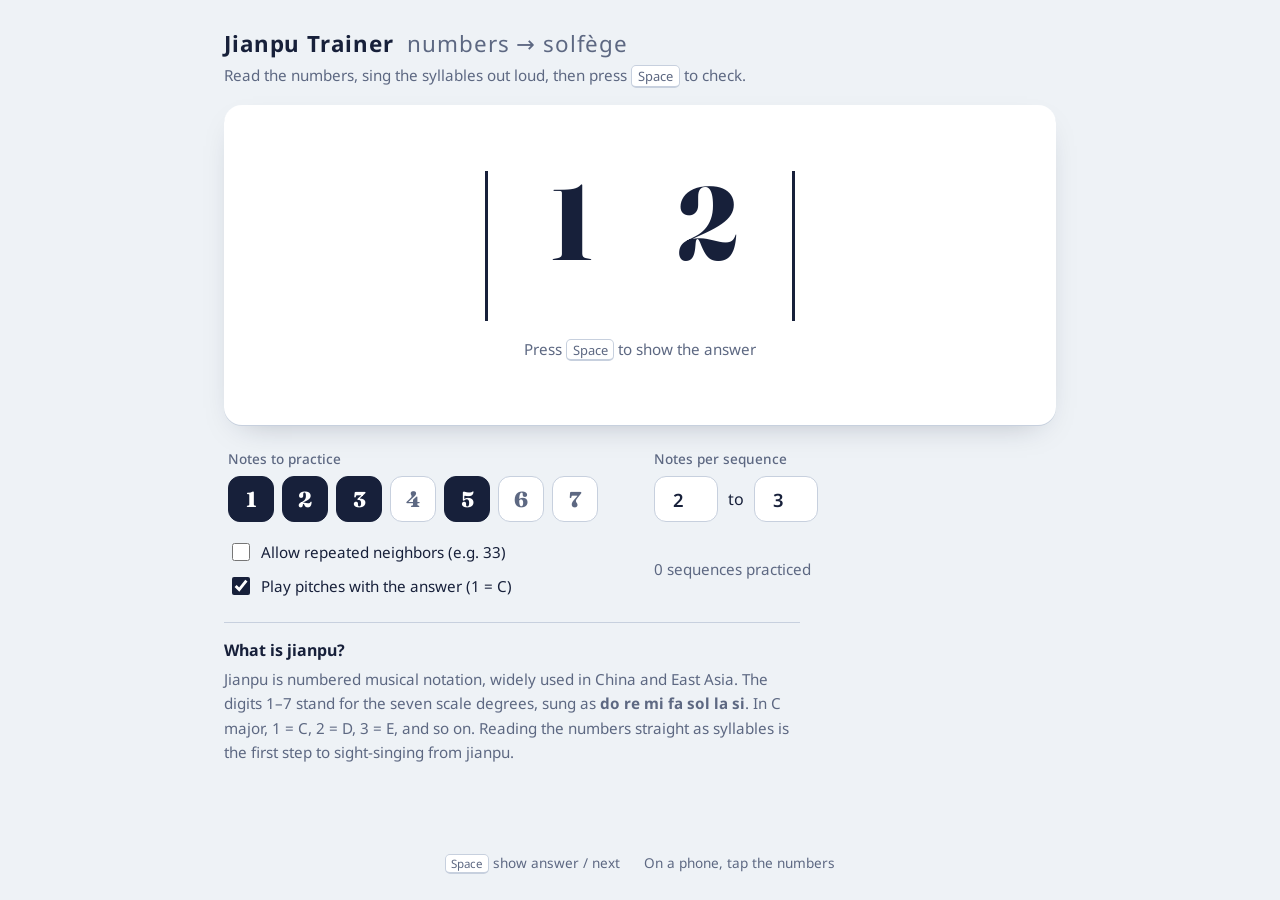
==== index.html @ 2a7d6780 "Harden Space handler; cache-bust assets Co-Authored-By: Claude Opus 5.5 <noreply@anthropic.com> Clau" ====
<!doctype html>
<html lang="en">
<head>
  <meta charset="utf-8" />
  <meta name="viewport" content="width=device-width, initial-scale=1" />
  <title>Jianpu Trainer – Learn Numbered Notation Solfège (Do Re Mi)</title>
  <meta name="description" content="Free practice tool for jianpu (numbered musical notation). See random number sequences like 1 3 5, sing the solfège syllables (do re mi fa sol la si), then press Space to check the answer and hear the pitches." />
  <meta name="keywords" content="jianpu, numbered musical notation, solfege, solfège practice, do re mi, sight singing, music theory, ear training, 简谱, 唱名" />
  <link rel="canonical" href="https://yankunsong.github.io/jianpu-trainer/" />
  <meta property="og:type" content="website" />
  <meta property="og:title" content="Jianpu Trainer – Numbered Notation to Solfège" />
  <meta property="og:description" content="Read random jianpu numbers, sing do re mi, press Space to check." />
  <meta property="og:url" content="https://yankunsong.github.io/jianpu-trainer/" />
  <link rel="icon" href="data:image/svg+xml,%3Csvg xmlns='http://www.w3.org/2000/svg' viewBox='0 0 64 64'%3E%3Crect width='64' height='64' rx='14' fill='%2317203a'/%3E%3Ctext x='32' y='47' font-family='Georgia,serif' font-weight='700' font-size='44' fill='%23fff' text-anchor='middle'%3E1%3C/text%3E%3C/svg%3E" />
  <link rel="preconnect" href="https://fonts.googleapis.com" />
  <link rel="preconnect" href="https://fonts.gstatic.com" crossorigin />
  <link href="https://fonts.googleapis.com/css2?family=Fraunces:opsz,wght@9..144,600;9..144,800&family=Noto+Sans:wght@400;500;700&display=swap" rel="stylesheet" />
  <link rel="stylesheet" href="style.css?v=3" />
</head>
<body>
  <header class="top">
    <h1>Jianpu Trainer <span>numbers → solfège</span></h1>
    <p class="hint">Read the numbers, sing the syllables out loud, then press <kbd>Space</kbd> to check.</p>
  </header>

  <main>
    <section class="stage" id="stage" aria-live="polite">
      <div class="staff" id="staff"></div>
      <p class="prompt" id="prompt">Press <kbd>Space</kbd> to show the answer</p>
    </section>

    <section class="controls" aria-label="Practice settings">
      <div class="field">
        <span class="label">Notes to practice</span>
        <div class="chips" id="chips"></div>
      </div>

      <div class="field">
        <span class="label">Notes per sequence</span>
        <div class="range">
          <input type="number" id="minLen" min="1" max="8" value="2" aria-label="Shortest length" />
          <span>to</span>
          <input type="number" id="maxLen" min="1" max="8" value="3" aria-label="Longest length" />
        </div>
      </div>

      <div class="field toggles">
        <label><input type="checkbox" id="allowRepeat" /> Allow repeated neighbors (e.g. 33)</label>
        <label><input type="checkbox" id="playSound" checked /> Play pitches with the answer (1 = C)</label>
      </div>

      <p class="stats" id="stats">0 sequences practiced</p>
    </section>

    <section class="about">
      <h2>What is jianpu?</h2>
      <p>Jianpu is numbered musical notation, widely used in China and East Asia. The digits 1–7 stand for the seven scale degrees, sung as <b>do re mi fa sol la si</b>. In C major, 1 = C, 2 = D, 3 = E, and so on. Reading the numbers straight as syllables is the first step to sight-singing from jianpu.</p>
    </section>
  </main>

  <footer class="foot">
    <span><kbd>Space</kbd> show answer / next</span>
    <span>On a phone, tap the numbers</span>
  </footer>

  <script src="app.js?v=3"></script>
</body>
</html>
---- style.css ----
:root {
  --paper: #eef2f6;
  --card: #ffffff;
  --ink: #17203a;
  --muted: #5d6882;
  --rule: #c7d0de;
  --focus: #2f6bff;

  /* one hue per scale degree, shown only when the answer is revealed */
  --n1: #d6453d;
  --n2: #e3842b;
  --n3: #c9a311;
  --n4: #3c9a52;
  --n5: #2a8fb8;
  --n6: #4f5bd5;
  --n7: #9a4cc4;

  --digit: "Fraunces", Georgia, serif;
  --body: "Noto Sans", system-ui, sans-serif;
}

* { box-sizing: border-box; }

body {
  margin: 0;
  min-height: 100vh;
  display: flex;
  flex-direction: column;
  background: var(--paper);
  color: var(--ink);
  font-family: var(--body);
  -webkit-tap-highlight-color: transparent;
}

kbd {
  font-family: var(--body);
  font-size: 0.85em;
  padding: 0.05em 0.45em;
  border: 1px solid var(--rule);
  border-bottom-width: 2px;
  border-radius: 5px;
  background: var(--card);
}

.top {
  padding: 28px 24px 0;
  max-width: 880px;
  width: 100%;
  margin: 0 auto;
}
.top h1 {
  margin: 0;
  font-size: 1.4rem;
  font-weight: 700;
  letter-spacing: 0.04em;
}
.top h1 span { font-weight: 400; color: var(--muted); margin-left: 0.3em; }
.hint { margin: 6px 0 0; color: var(--muted); font-size: 0.95rem; }

main {
  flex: 1;
  max-width: 880px;
  width: 100%;
  margin: 0 auto;
  padding: 20px 24px;
  display: flex;
  flex-direction: column;
  gap: 20px;
}

/* ---------- stage: the jianpu "bar" ---------- */
.stage {
  background: var(--card);
  border-radius: 18px;
  box-shadow: 0 1px 0 var(--rule), 0 12px 32px -18px rgba(23, 32, 58, 0.35);
  min-height: 320px;
  display: flex;
  flex-direction: column;
  align-items: center;
  justify-content: center;
  gap: 18px;
  padding: 32px 16px;
  cursor: pointer;
  user-select: none;
}

.staff {
  display: flex;
  align-items: flex-start;
  gap: clamp(14px, 4vw, 40px);
  padding: 0 clamp(14px, 4vw, 36px);
  /* bar lines on both ends, like a measure in numbered notation */
  border-left: 3px solid var(--ink);
  border-right: 3px solid var(--ink);
  min-height: 9rem;
}

.note {
  display: flex;
  flex-direction: column;
  align-items: center;
  width: clamp(54px, 13vw, 96px);
  animation: drop 0.28s ease-out both;
}
.note:nth-child(2) { animation-delay: 0.04s; }
.note:nth-child(3) { animation-delay: 0.08s; }
.note:nth-child(4) { animation-delay: 0.12s; }
.note:nth-child(5) { animation-delay: 0.16s; }
.note:nth-child(6) { animation-delay: 0.20s; }

.digit {
  font-family: var(--digit);
  font-weight: 800;
  font-size: clamp(3.6rem, 14vw, 6.5rem);
  line-height: 1;
  font-variation-settings: "opsz" 144;
  transition: color 0.2s;
}

.syllable {
  margin-top: 10px;
  height: 2.2rem;
  display: flex;
  flex-direction: column;
  align-items: center;
  opacity: 0;
  transform: translateY(-6px);
  transition: opacity 0.2s, transform 0.2s;
}
.syllable .en {
  font-family: var(--digit);
  font-weight: 600;
  font-size: clamp(1.15rem, 4vw, 1.6rem);
  letter-spacing: 0.02em;
}

.revealed .syllable { opacity: 1; transform: none; }
.revealed .note.playing .digit { transform: translateY(-4px); }
.revealed .note .digit { transition: color 0.2s, transform 0.12s; }

.n1 { --c: var(--n1); } .n2 { --c: var(--n2); } .n3 { --c: var(--n3); }
.n4 { --c: var(--n4); } .n5 { --c: var(--n5); } .n6 { --c: var(--n6); }
.n7 { --c: var(--n7); }
.revealed .note .digit,
.revealed .note .en { color: var(--c); }

.prompt { margin: 0; color: var(--muted); font-size: 0.95rem; }

@keyframes drop {
  from { opacity: 0; transform: translateY(-8px); }
  to { opacity: 1; transform: none; }
}

/* ---------- controls ---------- */
.controls {
  display: grid;
  grid-template-columns: 1fr 1fr;
  gap: 18px 28px;
  padding: 4px 4px;
}
.field { display: flex; flex-direction: column; gap: 8px; }
.label { font-size: 0.85rem; font-weight: 500; color: var(--muted); }

.chips { display: flex; flex-wrap: wrap; gap: 8px; }
.chip {
  width: 46px;
  height: 46px;
  border-radius: 12px;
  border: 1.5px solid var(--rule);
  background: var(--card);
  color: var(--muted);
  font-family: var(--digit);
  font-weight: 800;
  font-size: 1.35rem;
  cursor: pointer;
  transition: background 0.15s, color 0.15s, border-color 0.15s;
}
.chip[aria-pressed="true"] {
  background: var(--ink);
  border-color: var(--ink);
  color: #fff;
}
.chip:hover { border-color: var(--ink); }

.range { display: flex; align-items: center; gap: 10px; }
.range input {
  width: 64px;
  height: 46px;
  border-radius: 12px;
  border: 1.5px solid var(--rule);
  background: var(--card);
  color: var(--ink);
  font: 600 1.15rem var(--body);
  text-align: center;
}

.toggles { gap: 10px; justify-content: center; }
.toggles label { display: flex; align-items: center; gap: 8px; font-size: 0.95rem; cursor: pointer; }
.toggles input { width: 18px; height: 18px; accent-color: var(--ink); }

.stats { margin: 0; align-self: center; color: var(--muted); font-size: 0.95rem; }

.about { border-top: 1px solid var(--rule); padding-top: 16px; color: var(--muted); max-width: 64ch; }
.about h2 { margin: 0 0 6px; font-size: 1rem; color: var(--ink); }
.about p { margin: 0; line-height: 1.6; font-size: 0.95rem; }

:focus-visible { outline: 3px solid var(--focus); outline-offset: 2px; }

.foot {
  display: flex;
  justify-content: center;
  gap: 24px;
  flex-wrap: wrap;
  padding: 16px 24px 28px;
  color: var(--muted);
  font-size: 0.85rem;
}

@media (max-width: 640px) {
  .top { padding: 20px 16px 0; }
  main { padding: 16px; }
  .controls { grid-template-columns: 1fr; }
  .stage { min-height: 260px; }
}

@media (prefers-reduced-motion: reduce) {
  * { animation: none !important; transition: none !important; }
}
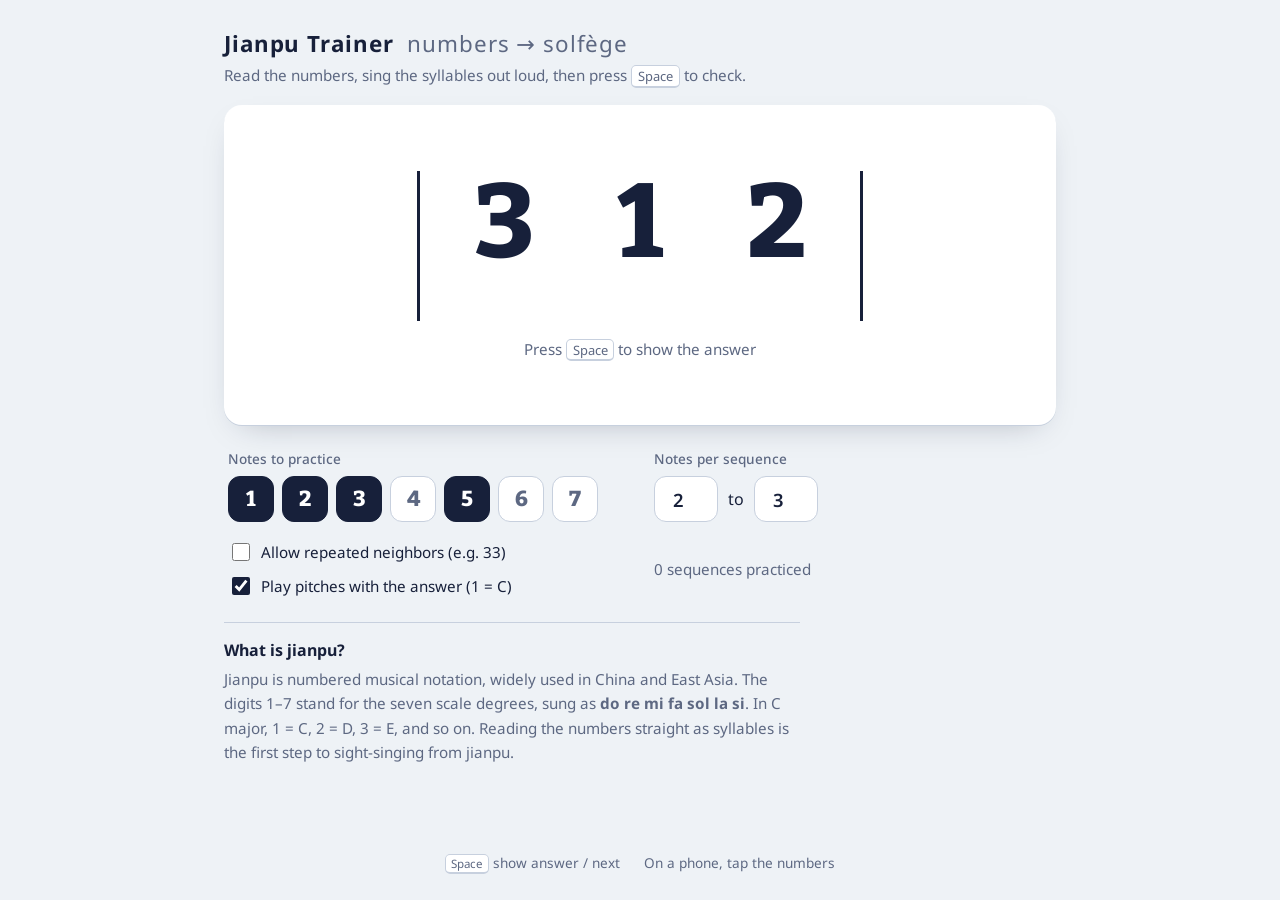
==== commit 49a2ba25: "Use Bitter slab for jianpu digits Co-Authored-By: Claude Opus 5.5 <noreply@anthropic.com> Claude-Ses" ====
--- a/index.html
+++ b/index.html
@@ -14,8 +14,8 @@
   <link rel="icon" href="data:image/svg+xml,%3Csvg xmlns='http://www.w3.org/2000/svg' viewBox='0 0 64 64'%3E%3Crect width='64' height='64' rx='14' fill='%2317203a'/%3E%3Ctext x='32' y='47' font-family='Georgia,serif' font-weight='700' font-size='44' fill='%23fff' text-anchor='middle'%3E1%3C/text%3E%3C/svg%3E" />
   <link rel="preconnect" href="https://fonts.googleapis.com" />
   <link rel="preconnect" href="https://fonts.gstatic.com" crossorigin />
-  <link href="https://fonts.googleapis.com/css2?family=Fraunces:opsz,wght@9..144,600;9..144,800&family=Noto+Sans:wght@400;500;700&display=swap" rel="stylesheet" />
-  <link rel="stylesheet" href="style.css?v=3" />
+  <link href="https://fonts.googleapis.com/css2?family=Bitter:wght@600;800&family=Noto+Sans:wght@400;500;700&display=swap" rel="stylesheet" />
+  <link rel="stylesheet" href="style.css?v=4" />
 </head>
 <body>
   <header class="top">
@@ -63,6 +63,6 @@
     <span>On a phone, tap the numbers</span>
   </footer>
 
-  <script src="app.js?v=3"></script>
+  <script src="app.js?v=4"></script>
 </body>
 </html>
--- a/style.css
+++ b/style.css
@@ -15,7 +15,7 @@
   --n6: #4f5bd5;
   --n7: #9a4cc4;
 
-  --digit: "Fraunces", Georgia, serif;
+  --digit: "Bitter", Georgia, serif;
   --body: "Noto Sans", system-ui, sans-serif;
 }
 
@@ -113,7 +113,6 @@
   font-weight: 800;
   font-size: clamp(3.6rem, 14vw, 6.5rem);
   line-height: 1;
-  font-variation-settings: "opsz" 144;
   transition: color 0.2s;
 }
 
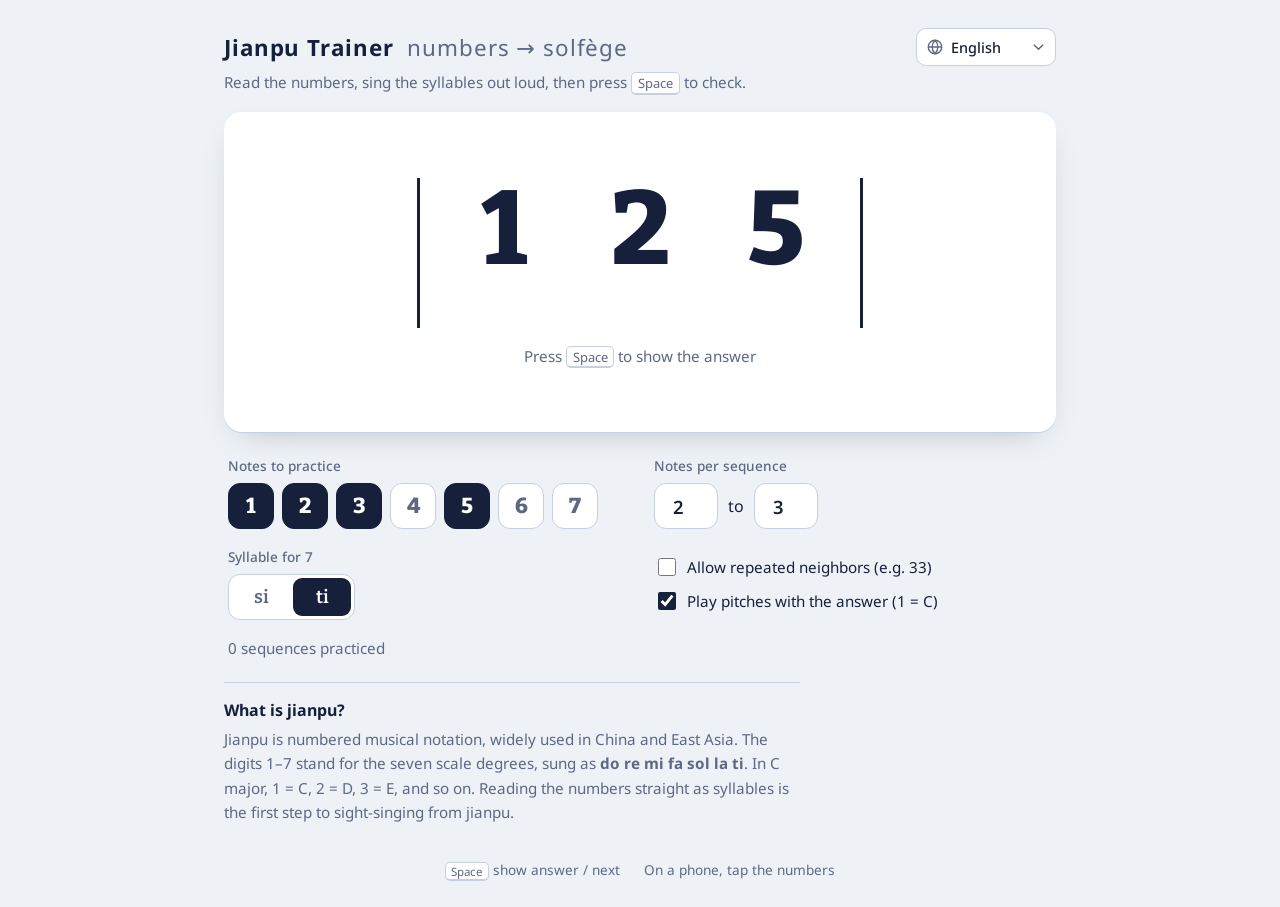
==== commit c8fa0ce2: "Add interface languages and si/ti choice for 7 Co-Authored-By: Claude Opus 5.5 <noreply@anthropic.co" ====
--- a/index.html
+++ b/index.html
@@ -4,9 +4,20 @@
   <meta charset="utf-8" />
   <meta name="viewport" content="width=device-width, initial-scale=1" />
   <title>Jianpu Trainer – Learn Numbered Notation Solfège (Do Re Mi)</title>
-  <meta name="description" content="Free practice tool for jianpu (numbered musical notation). See random number sequences like 1 3 5, sing the solfège syllables (do re mi fa sol la si), then press Space to check the answer and hear the pitches." />
-  <meta name="keywords" content="jianpu, numbered musical notation, solfege, solfège practice, do re mi, sight singing, music theory, ear training, 简谱, 唱名" />
+  <meta name="description" content="Free practice tool for jianpu (numbered musical notation). See random number sequences like 1 3 5, sing the solfège syllables (do re mi fa sol la si/ti), then press Space to check the answer and hear the pitches. Available in English, 中文, 日本語, 한국어, Español, Français, Deutsch, Português and Русский." />
+  <meta name="keywords" content="jianpu, numbered musical notation, solfege, solfège practice, do re mi, sight singing, music theory, ear training, 简谱, 唱名, 簡譜, 数字譜, 간보" />
   <link rel="canonical" href="https://yankunsong.github.io/jianpu-trainer/" />
+  <link rel="alternate" hreflang="x-default" href="https://yankunsong.github.io/jianpu-trainer/" />
+  <link rel="alternate" hreflang="en" href="https://yankunsong.github.io/jianpu-trainer/?lang=en" />
+  <link rel="alternate" hreflang="zh-Hans" href="https://yankunsong.github.io/jianpu-trainer/?lang=zh-Hans" />
+  <link rel="alternate" hreflang="zh-Hant" href="https://yankunsong.github.io/jianpu-trainer/?lang=zh-Hant" />
+  <link rel="alternate" hreflang="ja" href="https://yankunsong.github.io/jianpu-trainer/?lang=ja" />
+  <link rel="alternate" hreflang="ko" href="https://yankunsong.github.io/jianpu-trainer/?lang=ko" />
+  <link rel="alternate" hreflang="es" href="https://yankunsong.github.io/jianpu-trainer/?lang=es" />
+  <link rel="alternate" hreflang="fr" href="https://yankunsong.github.io/jianpu-trainer/?lang=fr" />
+  <link rel="alternate" hreflang="de" href="https://yankunsong.github.io/jianpu-trainer/?lang=de" />
+  <link rel="alternate" hreflang="pt" href="https://yankunsong.github.io/jianpu-trainer/?lang=pt" />
+  <link rel="alternate" hreflang="ru" href="https://yankunsong.github.io/jianpu-trainer/?lang=ru" />
   <meta property="og:type" content="website" />
   <meta property="og:title" content="Jianpu Trainer – Numbered Notation to Solfège" />
   <meta property="og:description" content="Read random jianpu numbers, sing do re mi, press Space to check." />
@@ -15,12 +26,19 @@
   <link rel="preconnect" href="https://fonts.googleapis.com" />
   <link rel="preconnect" href="https://fonts.gstatic.com" crossorigin />
   <link href="https://fonts.googleapis.com/css2?family=Bitter:wght@600;800&family=Noto+Sans:wght@400;500;700&display=swap" rel="stylesheet" />
-  <link rel="stylesheet" href="style.css?v=4" />
+  <link rel="stylesheet" href="style.css?v=5" />
 </head>
 <body>
   <header class="top">
-    <h1>Jianpu Trainer <span>numbers → solfège</span></h1>
-    <p class="hint">Read the numbers, sing the syllables out loud, then press <kbd>Space</kbd> to check.</p>
+    <div class="title-row">
+      <h1><span data-i18n="h1">Jianpu Trainer</span> <span class="tagline" data-i18n="tagline">numbers → solfège</span></h1>
+      <label class="lang">
+        <span class="sr-only" data-i18n="lang">Language</span>
+        <svg aria-hidden="true" viewBox="0 0 24 24" width="18" height="18"><circle cx="12" cy="12" r="9" fill="none" stroke="currentColor" stroke-width="1.8"/><path d="M3 12h18M12 3c2.5 2.6 3.8 5.6 3.8 9s-1.3 6.4-3.8 9c-2.5-2.6-3.8-5.6-3.8-9S9.5 5.6 12 3z" fill="none" stroke="currentColor" stroke-width="1.8"/></svg>
+        <select id="langSelect"></select>
+      </label>
+    </div>
+    <p class="hint" data-i18n-html="hint">Read the numbers, sing the syllables out loud, then press <kbd>Space</kbd> to check.</p>
   </header>
 
   <main>
@@ -29,40 +47,49 @@
       <p class="prompt" id="prompt">Press <kbd>Space</kbd> to show the answer</p>
     </section>
 
-    <section class="controls" aria-label="Practice settings">
+    <section class="controls" id="controls" aria-label="Practice settings">
       <div class="field">
-        <span class="label">Notes to practice</span>
+        <span class="label" data-i18n="notes">Notes to practice</span>
         <div class="chips" id="chips"></div>
       </div>
 
       <div class="field">
-        <span class="label">Notes per sequence</span>
+        <span class="label" data-i18n="length">Notes per sequence</span>
         <div class="range">
           <input type="number" id="minLen" min="1" max="8" value="2" aria-label="Shortest length" />
-          <span>to</span>
+          <span data-i18n="to">to</span>
           <input type="number" id="maxLen" min="1" max="8" value="3" aria-label="Longest length" />
         </div>
       </div>
 
+      <div class="field">
+        <span class="label" id="sevenLabel" data-i18n="seven">Syllable for 7</span>
+        <div class="segmented" role="radiogroup" aria-labelledby="sevenLabel" id="sevenGroup">
+          <button type="button" role="radio" data-seven="si">si</button>
+          <button type="button" role="radio" data-seven="ti">ti</button>
+        </div>
+      </div>
+
       <div class="field toggles">
-        <label><input type="checkbox" id="allowRepeat" /> Allow repeated neighbors (e.g. 33)</label>
-        <label><input type="checkbox" id="playSound" checked /> Play pitches with the answer (1 = C)</label>
+        <label><input type="checkbox" id="allowRepeat" /> <span data-i18n="repeat">Allow repeated neighbors (e.g. 33)</span></label>
+        <label><input type="checkbox" id="playSound" checked /> <span data-i18n="sound">Play pitches with the answer (1 = C)</span></label>
       </div>
 
       <p class="stats" id="stats">0 sequences practiced</p>
     </section>
 
     <section class="about">
-      <h2>What is jianpu?</h2>
-      <p>Jianpu is numbered musical notation, widely used in China and East Asia. The digits 1–7 stand for the seven scale degrees, sung as <b>do re mi fa sol la si</b>. In C major, 1 = C, 2 = D, 3 = E, and so on. Reading the numbers straight as syllables is the first step to sight-singing from jianpu.</p>
+      <h2 data-i18n="aboutTitle">What is jianpu?</h2>
+      <p id="aboutBody">Jianpu is numbered musical notation, widely used in China and East Asia. The digits 1–7 stand for the seven scale degrees, sung as <b>do re mi fa sol la si</b>. In C major, 1 = C, 2 = D, 3 = E, and so on. Reading the numbers straight as syllables is the first step to sight-singing from jianpu.</p>
     </section>
   </main>
 
   <footer class="foot">
-    <span><kbd>Space</kbd> show answer / next</span>
-    <span>On a phone, tap the numbers</span>
+    <span data-i18n-html="footKeys"><kbd>Space</kbd> show answer / next</span>
+    <span data-i18n="footTap">On a phone, tap the numbers</span>
   </footer>
 
-  <script src="app.js?v=4"></script>
+  <script src="i18n.js?v=5"></script>
+  <script src="app.js?v=5"></script>
 </body>
 </html>
--- a/style.css
+++ b/style.css
@@ -54,7 +54,46 @@
   font-weight: 700;
   letter-spacing: 0.04em;
 }
-.top h1 span { font-weight: 400; color: var(--muted); margin-left: 0.3em; }
+.top h1 .tagline { font-weight: 400; color: var(--muted); margin-left: 0.3em; }
+
+.title-row {
+  display: flex;
+  align-items: center;
+  justify-content: space-between;
+  gap: 12px;
+  flex-wrap: wrap;
+}
+
+.lang {
+  position: relative;
+  display: flex;
+  align-items: center;
+  color: var(--muted);
+}
+.lang svg { position: absolute; left: 10px; pointer-events: none; }
+.lang select {
+  appearance: none;
+  height: 38px;
+  padding: 0 32px 0 34px;
+  border-radius: 10px;
+  border: 1.5px solid var(--rule);
+  background: var(--card)
+    url("data:image/svg+xml,%3Csvg xmlns='http://www.w3.org/2000/svg' viewBox='0 0 12 8'%3E%3Cpath d='M1 1.5l5 5 5-5' fill='none' stroke='%235d6882' stroke-width='1.6'/%3E%3C/svg%3E")
+    no-repeat right 11px center / 11px 8px;
+  color: var(--ink);
+  font: 500 0.9rem var(--body);
+  cursor: pointer;
+}
+.lang select:hover { border-color: var(--ink); }
+
+.sr-only {
+  position: absolute;
+  width: 1px;
+  height: 1px;
+  overflow: hidden;
+  clip: rect(0 0 0 0);
+  white-space: nowrap;
+}
 .hint { margin: 6px 0 0; color: var(--muted); font-size: 0.95rem; }
 
 main {
@@ -193,6 +232,29 @@
   text-align: center;
 }
 
+.segmented {
+  display: inline-flex;
+  align-self: flex-start;
+  padding: 3px;
+  gap: 3px;
+  border-radius: 12px;
+  border: 1.5px solid var(--rule);
+  background: var(--card);
+}
+.segmented button {
+  min-width: 58px;
+  height: 38px;
+  border: 0;
+  border-radius: 9px;
+  background: transparent;
+  color: var(--muted);
+  font: 600 1.15rem var(--digit);
+  cursor: pointer;
+  transition: background 0.15s, color 0.15s;
+}
+.segmented button[aria-checked="true"] { background: var(--ink); color: #fff; }
+.segmented button:not([aria-checked="true"]):hover { color: var(--ink); }
+
 .toggles { gap: 10px; justify-content: center; }
 .toggles label { display: flex; align-items: center; gap: 8px; font-size: 0.95rem; cursor: pointer; }
 .toggles input { width: 18px; height: 18px; accent-color: var(--ink); }
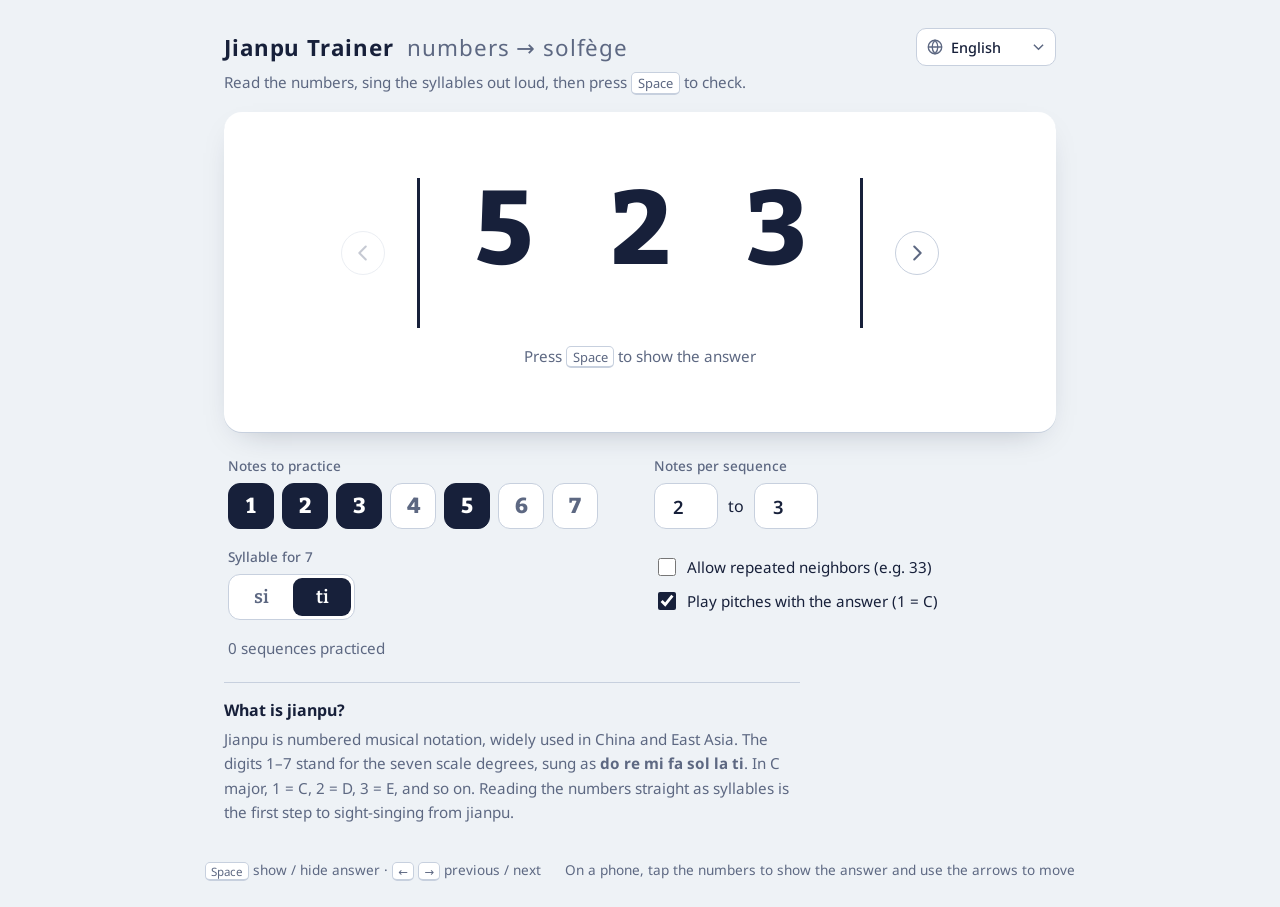
==== commit c46ce9dd: "Space toggles the answer; arrow keys move between sequences Co-Authored-By: Claude Opus 5.5 <noreply" ====
--- a/index.html
+++ b/index.html
@@ -26,7 +26,7 @@
   <link rel="preconnect" href="https://fonts.googleapis.com" />
   <link rel="preconnect" href="https://fonts.gstatic.com" crossorigin />
   <link href="https://fonts.googleapis.com/css2?family=Bitter:wght@600;800&family=Noto+Sans:wght@400;500;700&display=swap" rel="stylesheet" />
-  <link rel="stylesheet" href="style.css?v=5" />
+  <link rel="stylesheet" href="style.css?v=6" />
 </head>
 <body>
   <header class="top">
@@ -43,7 +43,15 @@
 
   <main>
     <section class="stage" id="stage" aria-live="polite">
-      <div class="staff" id="staff"></div>
+      <div class="stage-row">
+        <button type="button" class="nav" id="prevBtn" aria-label="Previous">
+          <svg aria-hidden="true" viewBox="0 0 24 24" width="22" height="22"><path d="M15 5l-7 7 7 7" fill="none" stroke="currentColor" stroke-width="2.2" stroke-linecap="round" stroke-linejoin="round"/></svg>
+        </button>
+        <div class="staff" id="staff"></div>
+        <button type="button" class="nav" id="nextBtn" aria-label="Next">
+          <svg aria-hidden="true" viewBox="0 0 24 24" width="22" height="22"><path d="M9 5l7 7-7 7" fill="none" stroke="currentColor" stroke-width="2.2" stroke-linecap="round" stroke-linejoin="round"/></svg>
+        </button>
+      </div>
       <p class="prompt" id="prompt">Press <kbd>Space</kbd> to show the answer</p>
     </section>
 
@@ -85,11 +93,11 @@
   </main>
 
   <footer class="foot">
-    <span data-i18n-html="footKeys"><kbd>Space</kbd> show answer / next</span>
-    <span data-i18n="footTap">On a phone, tap the numbers</span>
+    <span data-i18n-html="footKeys"><kbd>Space</kbd> show / hide answer · <kbd>←</kbd> <kbd>→</kbd> previous / next</span>
+    <span data-i18n="footTap">On a phone, tap the numbers to show the answer and use the arrows to move</span>
   </footer>
 
-  <script src="i18n.js?v=5"></script>
-  <script src="app.js?v=5"></script>
+  <script src="i18n.js?v=6"></script>
+  <script src="app.js?v=6"></script>
 </body>
 </html>
--- a/style.css
+++ b/style.css
@@ -123,6 +123,30 @@
   user-select: none;
 }
 
+.stage-row {
+  display: flex;
+  align-items: center;
+  justify-content: center;
+  gap: clamp(8px, 3vw, 32px);
+  width: 100%;
+}
+
+.nav {
+  flex: none;
+  width: 44px;
+  height: 44px;
+  display: grid;
+  place-items: center;
+  border-radius: 50%;
+  border: 1.5px solid var(--rule);
+  background: var(--card);
+  color: var(--muted);
+  cursor: pointer;
+  transition: color 0.15s, border-color 0.15s, opacity 0.15s;
+}
+.nav:hover:not(:disabled) { color: var(--ink); border-color: var(--ink); }
+.nav:disabled { opacity: 0.35; cursor: default; }
+
 .staff {
   display: flex;
   align-items: flex-start;
@@ -132,6 +156,10 @@
   border-left: 3px solid var(--ink);
   border-right: 3px solid var(--ink);
   min-height: 9rem;
+  min-width: 0;
+  flex-wrap: wrap;
+  justify-content: center;
+  row-gap: 12px;
 }
 
 .note {
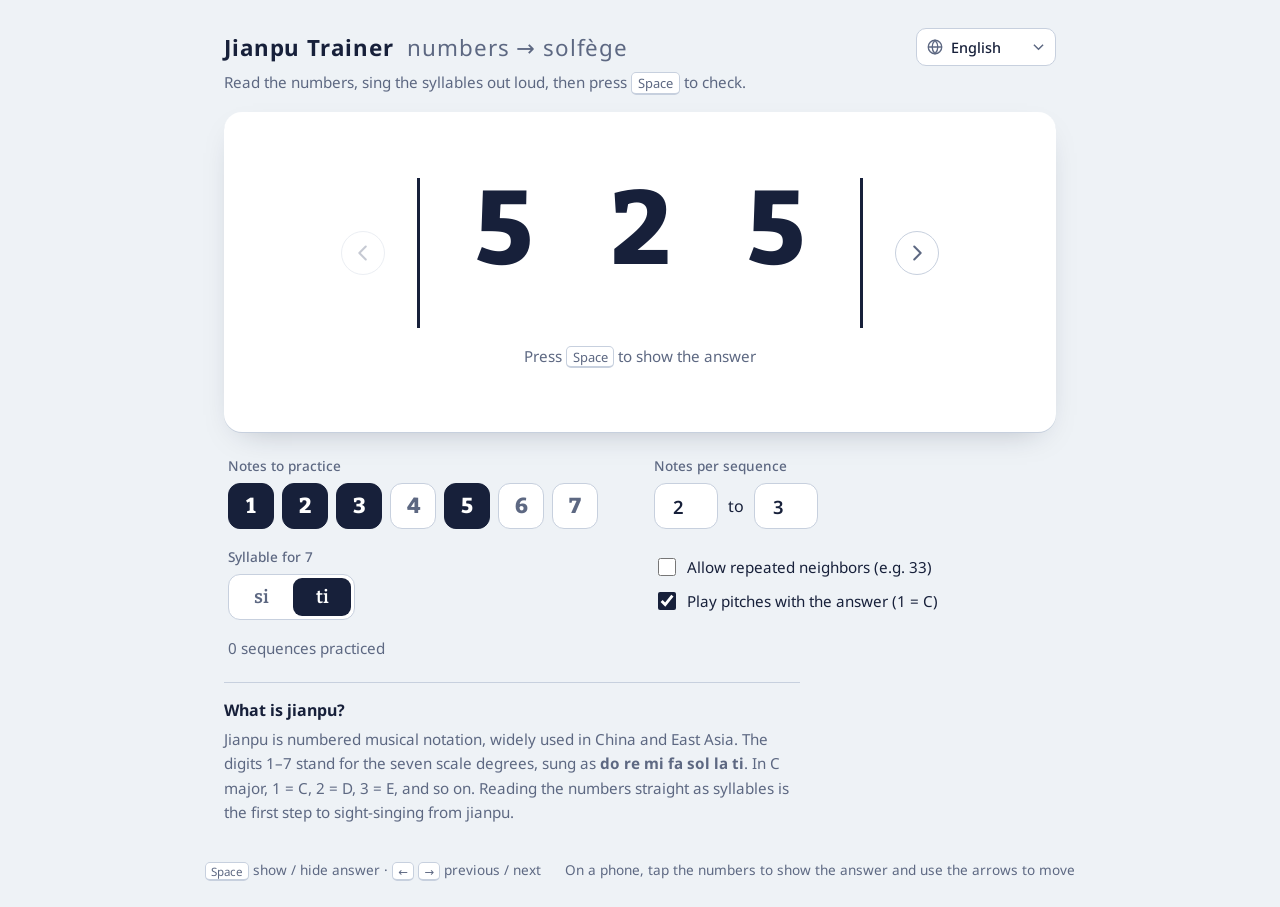
==== commit f516c039: "Fit more notes per row on phones Co-Authored-By: Claude Opus 5.5 <noreply@anthropic.com> Claude-Sess" ====
--- a/index.html
+++ b/index.html
@@ -26,7 +26,7 @@
   <link rel="preconnect" href="https://fonts.googleapis.com" />
   <link rel="preconnect" href="https://fonts.gstatic.com" crossorigin />
   <link href="https://fonts.googleapis.com/css2?family=Bitter:wght@600;800&family=Noto+Sans:wght@400;500;700&display=swap" rel="stylesheet" />
-  <link rel="stylesheet" href="style.css?v=6" />
+  <link rel="stylesheet" href="style.css?v=7" />
 </head>
 <body>
   <header class="top">
@@ -97,7 +97,7 @@
     <span data-i18n="footTap">On a phone, tap the numbers to show the answer and use the arrows to move</span>
   </footer>
 
-  <script src="i18n.js?v=6"></script>
-  <script src="app.js?v=6"></script>
+  <script src="i18n.js?v=7"></script>
+  <script src="app.js?v=7"></script>
 </body>
 </html>
--- a/style.css
+++ b/style.css
@@ -309,7 +309,12 @@
   .top { padding: 20px 16px 0; }
   main { padding: 16px; }
   .controls { grid-template-columns: 1fr; }
-  .stage { min-height: 260px; }
+  .stage { min-height: 260px; padding: 24px 10px; }
+  .stage-row { gap: 4px; }
+  .nav { width: 36px; height: 36px; }
+  .staff { gap: 8px; padding: 0 8px; }
+  .note { width: 44px; }
+  .digit { font-size: 3.1rem; }
 }
 
 @media (prefers-reduced-motion: reduce) {
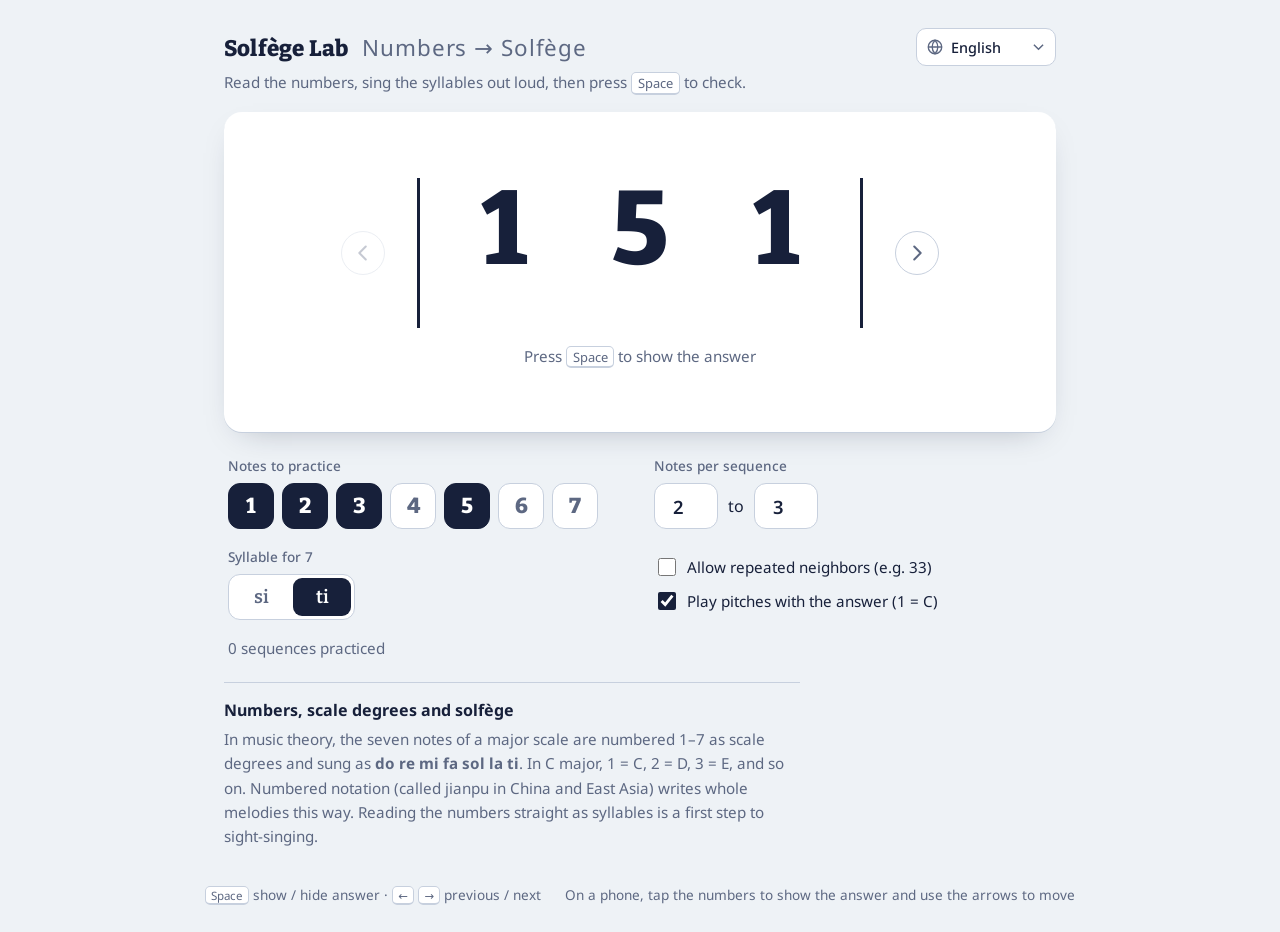
==== commit 78032eb9: "Rebrand to Solfège Lab for solfegelab.com; add sitemap and robots Co-Authored-By: Claude Opus 5.5 <n" ====
--- a/index.html
+++ b/index.html
@@ -3,35 +3,36 @@
 <head>
   <meta charset="utf-8" />
   <meta name="viewport" content="width=device-width, initial-scale=1" />
-  <title>Jianpu Trainer – Learn Numbered Notation Solfège (Do Re Mi)</title>
-  <meta name="description" content="Free practice tool for jianpu (numbered musical notation). See random number sequences like 1 3 5, sing the solfège syllables (do re mi fa sol la si/ti), then press Space to check the answer and hear the pitches. Available in English, 中文, 日本語, 한국어, Español, Français, Deutsch, Português and Русский." />
-  <meta name="keywords" content="jianpu, numbered musical notation, solfege, solfège practice, do re mi, sight singing, music theory, ear training, 简谱, 唱名, 簡譜, 数字譜, 간보" />
-  <link rel="canonical" href="https://yankunsong.github.io/jianpu-trainer/" />
-  <link rel="alternate" hreflang="x-default" href="https://yankunsong.github.io/jianpu-trainer/" />
-  <link rel="alternate" hreflang="en" href="https://yankunsong.github.io/jianpu-trainer/?lang=en" />
-  <link rel="alternate" hreflang="zh-Hans" href="https://yankunsong.github.io/jianpu-trainer/?lang=zh-Hans" />
-  <link rel="alternate" hreflang="zh-Hant" href="https://yankunsong.github.io/jianpu-trainer/?lang=zh-Hant" />
-  <link rel="alternate" hreflang="ja" href="https://yankunsong.github.io/jianpu-trainer/?lang=ja" />
-  <link rel="alternate" hreflang="ko" href="https://yankunsong.github.io/jianpu-trainer/?lang=ko" />
-  <link rel="alternate" hreflang="es" href="https://yankunsong.github.io/jianpu-trainer/?lang=es" />
-  <link rel="alternate" hreflang="fr" href="https://yankunsong.github.io/jianpu-trainer/?lang=fr" />
-  <link rel="alternate" hreflang="de" href="https://yankunsong.github.io/jianpu-trainer/?lang=de" />
-  <link rel="alternate" hreflang="pt" href="https://yankunsong.github.io/jianpu-trainer/?lang=pt" />
-  <link rel="alternate" hreflang="ru" href="https://yankunsong.github.io/jianpu-trainer/?lang=ru" />
+  <title>Solfège Lab – Numbers to Solfège Trainer: Scale Degrees 1–7 as Do Re Mi</title>
+  <meta name="description" content="Free solfège practice: see random scale-degree numbers like 1 3 5, sing them as do re mi fa sol la ti (or si), then press Space to check and hear the pitches. Great for sight-singing, music theory class and reading numbered notation (jianpu)." />
+  <meta name="keywords" content="solfege practice, solfege trainer, scale degrees, do re mi, sight singing, music theory, ear training, numbered notation, jianpu, 简谱, 唱名, 簡譜, 数字譜, 간보" />
+  <link rel="canonical" href="https://solfegelab.com/" />
+  <link rel="alternate" hreflang="x-default" href="https://solfegelab.com/" />
+  <link rel="alternate" hreflang="en" href="https://solfegelab.com/?lang=en" />
+  <link rel="alternate" hreflang="zh-Hans" href="https://solfegelab.com/?lang=zh-Hans" />
+  <link rel="alternate" hreflang="zh-Hant" href="https://solfegelab.com/?lang=zh-Hant" />
+  <link rel="alternate" hreflang="ja" href="https://solfegelab.com/?lang=ja" />
+  <link rel="alternate" hreflang="ko" href="https://solfegelab.com/?lang=ko" />
+  <link rel="alternate" hreflang="es" href="https://solfegelab.com/?lang=es" />
+  <link rel="alternate" hreflang="fr" href="https://solfegelab.com/?lang=fr" />
+  <link rel="alternate" hreflang="de" href="https://solfegelab.com/?lang=de" />
+  <link rel="alternate" hreflang="pt" href="https://solfegelab.com/?lang=pt" />
+  <link rel="alternate" hreflang="ru" href="https://solfegelab.com/?lang=ru" />
   <meta property="og:type" content="website" />
-  <meta property="og:title" content="Jianpu Trainer – Numbered Notation to Solfège" />
-  <meta property="og:description" content="Read random jianpu numbers, sing do re mi, press Space to check." />
-  <meta property="og:url" content="https://yankunsong.github.io/jianpu-trainer/" />
+  <meta property="og:title" content="Solfège Lab – Numbers to Solfège Trainer" />
+  <meta property="og:site_name" content="Solfège Lab" />
+  <meta property="og:description" content="See scale-degree numbers, sing do re mi, press Space to check." />
+  <meta property="og:url" content="https://solfegelab.com/" />
   <link rel="icon" href="data:image/svg+xml,%3Csvg xmlns='http://www.w3.org/2000/svg' viewBox='0 0 64 64'%3E%3Crect width='64' height='64' rx='14' fill='%2317203a'/%3E%3Ctext x='32' y='47' font-family='Georgia,serif' font-weight='700' font-size='44' fill='%23fff' text-anchor='middle'%3E1%3C/text%3E%3C/svg%3E" />
   <link rel="preconnect" href="https://fonts.googleapis.com" />
   <link rel="preconnect" href="https://fonts.gstatic.com" crossorigin />
   <link href="https://fonts.googleapis.com/css2?family=Bitter:wght@600;800&family=Noto+Sans:wght@400;500;700&display=swap" rel="stylesheet" />
-  <link rel="stylesheet" href="style.css?v=7" />
+  <link rel="stylesheet" href="style.css?v=8" />
 </head>
 <body>
   <header class="top">
     <div class="title-row">
-      <h1><span data-i18n="h1">Jianpu Trainer</span> <span class="tagline" data-i18n="tagline">numbers → solfège</span></h1>
+      <h1><span class="brand">Solfège Lab</span> <span class="tagline" data-i18n="tagline">Numbers → Solfège</span></h1>
       <label class="lang">
         <span class="sr-only" data-i18n="lang">Language</span>
         <svg aria-hidden="true" viewBox="0 0 24 24" width="18" height="18"><circle cx="12" cy="12" r="9" fill="none" stroke="currentColor" stroke-width="1.8"/><path d="M3 12h18M12 3c2.5 2.6 3.8 5.6 3.8 9s-1.3 6.4-3.8 9c-2.5-2.6-3.8-5.6-3.8-9S9.5 5.6 12 3z" fill="none" stroke="currentColor" stroke-width="1.8"/></svg>
@@ -87,8 +88,8 @@
     </section>
 
     <section class="about">
-      <h2 data-i18n="aboutTitle">What is jianpu?</h2>
-      <p id="aboutBody">Jianpu is numbered musical notation, widely used in China and East Asia. The digits 1–7 stand for the seven scale degrees, sung as <b>do re mi fa sol la si</b>. In C major, 1 = C, 2 = D, 3 = E, and so on. Reading the numbers straight as syllables is the first step to sight-singing from jianpu.</p>
+      <h2 data-i18n="aboutTitle">Numbers, scale degrees and solfège</h2>
+      <p id="aboutBody"></p>
     </section>
   </main>
 
@@ -97,7 +98,7 @@
     <span data-i18n="footTap">On a phone, tap the numbers to show the answer and use the arrows to move</span>
   </footer>
 
-  <script src="i18n.js?v=7"></script>
-  <script src="app.js?v=7"></script>
+  <script src="i18n.js?v=8"></script>
+  <script src="app.js?v=8"></script>
 </body>
 </html>
--- a/style.css
+++ b/style.css
@@ -54,6 +54,7 @@
   font-weight: 700;
   letter-spacing: 0.04em;
 }
+.top h1 .brand { font-family: var(--digit); font-weight: 800; letter-spacing: 0.01em; }
 .top h1 .tagline { font-weight: 400; color: var(--muted); margin-left: 0.3em; }
 
 .title-row {
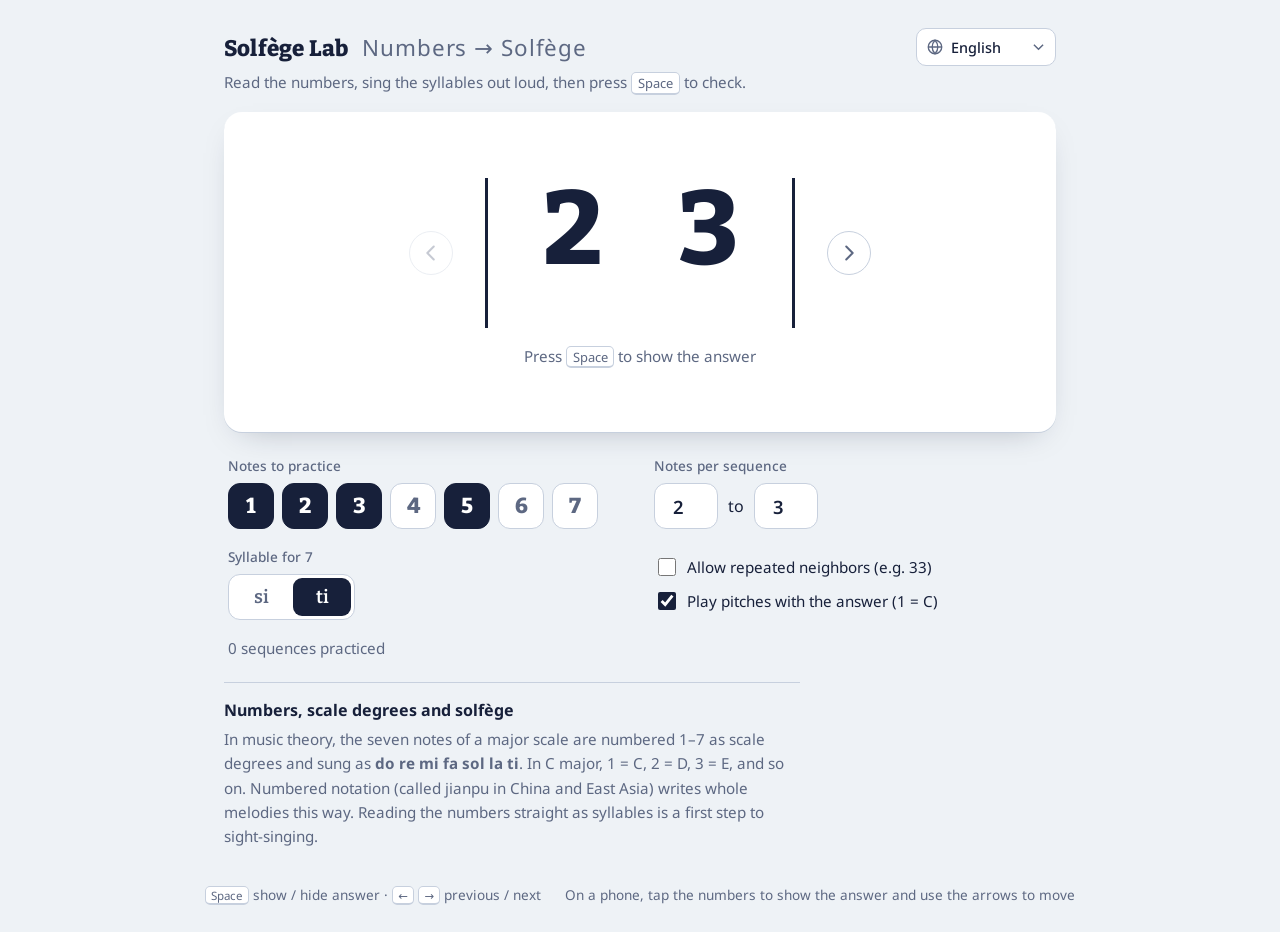
==== commit 44e3023f: "Count a sequence as practiced when moving past it, not only when revealing Co-Authored-By: Claude Op" ====
--- a/index.html
+++ b/index.html
@@ -27,7 +27,7 @@
   <link rel="preconnect" href="https://fonts.googleapis.com" />
   <link rel="preconnect" href="https://fonts.gstatic.com" crossorigin />
   <link href="https://fonts.googleapis.com/css2?family=Bitter:wght@600;800&family=Noto+Sans:wght@400;500;700&display=swap" rel="stylesheet" />
-  <link rel="stylesheet" href="style.css?v=8" />
+  <link rel="stylesheet" href="style.css?v=9" />
 </head>
 <body>
   <header class="top">
@@ -98,7 +98,7 @@
     <span data-i18n="footTap">On a phone, tap the numbers to show the answer and use the arrows to move</span>
   </footer>
 
-  <script src="i18n.js?v=8"></script>
-  <script src="app.js?v=8"></script>
+  <script src="i18n.js?v=9"></script>
+  <script src="app.js?v=9"></script>
 </body>
 </html>
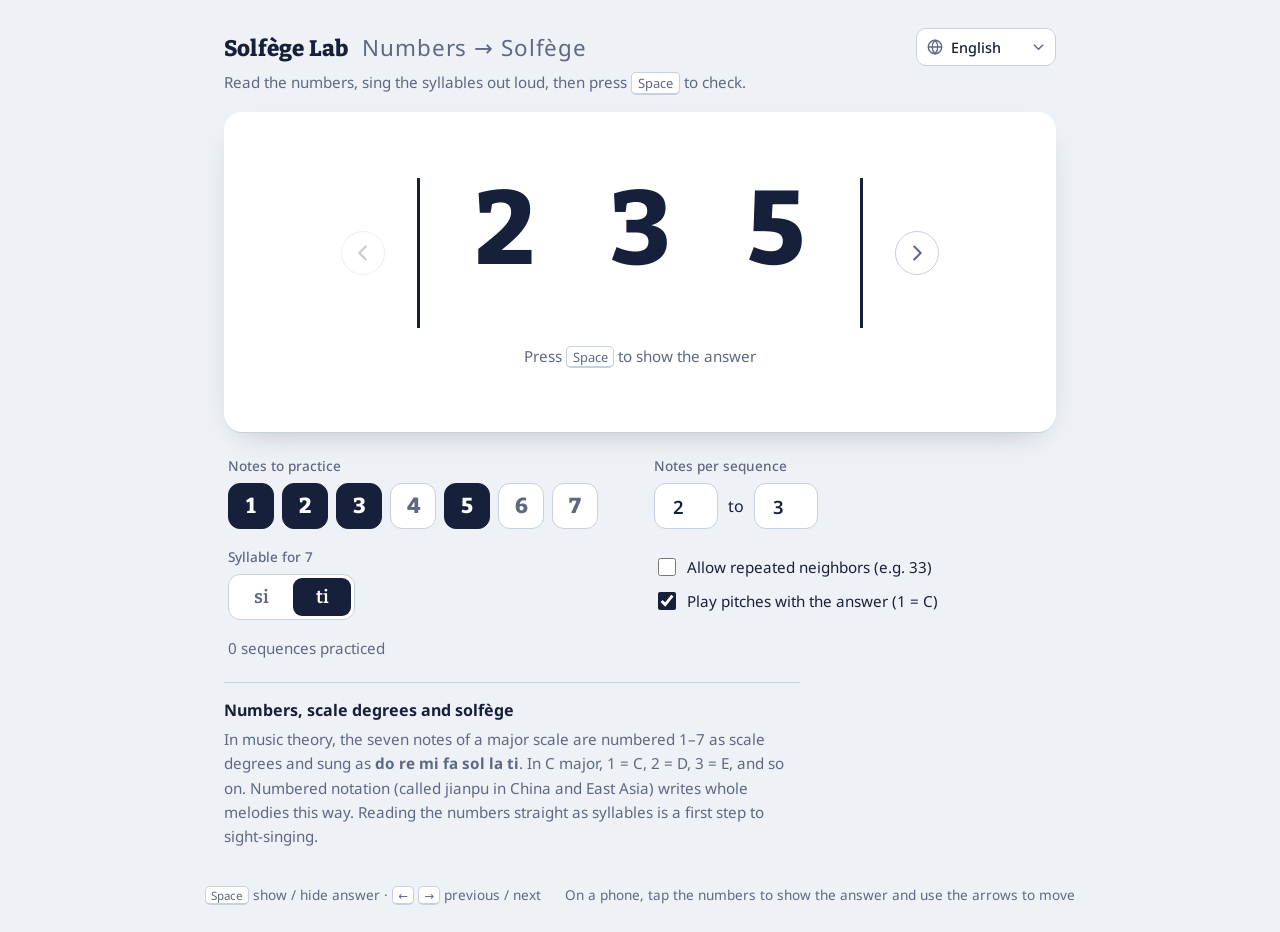
==== commit 4f23169c: "Prerender one static page per language for crawlers without JS Each language now has its own HTML pa" ====
--- a/index.html
+++ b/index.html
@@ -8,26 +8,27 @@
   <meta name="keywords" content="solfege practice, solfege trainer, scale degrees, do re mi, sight singing, music theory, ear training, numbered notation, jianpu, 简谱, 唱名, 簡譜, 数字譜, 간보" />
   <link rel="canonical" href="https://solfegelab.com/" />
   <link rel="alternate" hreflang="x-default" href="https://solfegelab.com/" />
-  <link rel="alternate" hreflang="en" href="https://solfegelab.com/?lang=en" />
-  <link rel="alternate" hreflang="zh-Hans" href="https://solfegelab.com/?lang=zh-Hans" />
-  <link rel="alternate" hreflang="zh-Hant" href="https://solfegelab.com/?lang=zh-Hant" />
-  <link rel="alternate" hreflang="ja" href="https://solfegelab.com/?lang=ja" />
-  <link rel="alternate" hreflang="ko" href="https://solfegelab.com/?lang=ko" />
-  <link rel="alternate" hreflang="es" href="https://solfegelab.com/?lang=es" />
-  <link rel="alternate" hreflang="fr" href="https://solfegelab.com/?lang=fr" />
-  <link rel="alternate" hreflang="de" href="https://solfegelab.com/?lang=de" />
-  <link rel="alternate" hreflang="pt" href="https://solfegelab.com/?lang=pt" />
-  <link rel="alternate" hreflang="ru" href="https://solfegelab.com/?lang=ru" />
+  <link rel="alternate" hreflang="en" href="https://solfegelab.com/" />
+  <link rel="alternate" hreflang="zh-Hans" href="https://solfegelab.com/zh-Hans/" />
+  <link rel="alternate" hreflang="zh-Hant" href="https://solfegelab.com/zh-Hant/" />
+  <link rel="alternate" hreflang="ja" href="https://solfegelab.com/ja/" />
+  <link rel="alternate" hreflang="ko" href="https://solfegelab.com/ko/" />
+  <link rel="alternate" hreflang="es" href="https://solfegelab.com/es/" />
+  <link rel="alternate" hreflang="fr" href="https://solfegelab.com/fr/" />
+  <link rel="alternate" hreflang="de" href="https://solfegelab.com/de/" />
+  <link rel="alternate" hreflang="pt" href="https://solfegelab.com/pt/" />
+  <link rel="alternate" hreflang="ru" href="https://solfegelab.com/ru/" />
   <meta property="og:type" content="website" />
-  <meta property="og:title" content="Solfège Lab – Numbers to Solfège Trainer" />
+  <meta property="og:locale" content="en_US" />
+  <meta property="og:title" content="Solfège Lab – Numbers to Solfège Trainer: Scale Degrees 1–7 as Do Re Mi" />
   <meta property="og:site_name" content="Solfège Lab" />
-  <meta property="og:description" content="See scale-degree numbers, sing do re mi, press Space to check." />
+  <meta property="og:description" content="Free solfège practice: see random scale-degree numbers like 1 3 5, sing them as do re mi fa sol la ti (or si), then press Space to check and hear the pitches. Great for sight-singing, music theory class and reading numbered notation (jianpu)." />
   <meta property="og:url" content="https://solfegelab.com/" />
   <link rel="icon" href="data:image/svg+xml,%3Csvg xmlns='http://www.w3.org/2000/svg' viewBox='0 0 64 64'%3E%3Crect width='64' height='64' rx='14' fill='%2317203a'/%3E%3Ctext x='32' y='47' font-family='Georgia,serif' font-weight='700' font-size='44' fill='%23fff' text-anchor='middle'%3E1%3C/text%3E%3C/svg%3E" />
   <link rel="preconnect" href="https://fonts.googleapis.com" />
   <link rel="preconnect" href="https://fonts.gstatic.com" crossorigin />
   <link href="https://fonts.googleapis.com/css2?family=Bitter:wght@600;800&family=Noto+Sans:wght@400;500;700&display=swap" rel="stylesheet" />
-  <link rel="stylesheet" href="style.css?v=9" />
+  <link rel="stylesheet" href="style.css?v=10" />
 </head>
 <body>
   <header class="top">
@@ -36,7 +37,7 @@
       <label class="lang">
         <span class="sr-only" data-i18n="lang">Language</span>
         <svg aria-hidden="true" viewBox="0 0 24 24" width="18" height="18"><circle cx="12" cy="12" r="9" fill="none" stroke="currentColor" stroke-width="1.8"/><path d="M3 12h18M12 3c2.5 2.6 3.8 5.6 3.8 9s-1.3 6.4-3.8 9c-2.5-2.6-3.8-5.6-3.8-9S9.5 5.6 12 3z" fill="none" stroke="currentColor" stroke-width="1.8"/></svg>
-        <select id="langSelect"></select>
+        <select id="langSelect"><option value="en" selected>English</option><option value="zh-Hans">简体中文</option><option value="zh-Hant">繁體中文</option><option value="ja">日本語</option><option value="ko">한국어</option><option value="es">Español</option><option value="fr">Français</option><option value="de">Deutsch</option><option value="pt">Português</option><option value="ru">Русский</option></select>
       </label>
     </div>
     <p class="hint" data-i18n-html="hint">Read the numbers, sing the syllables out loud, then press <kbd>Space</kbd> to check.</p>
@@ -89,7 +90,7 @@
 
     <section class="about">
       <h2 data-i18n="aboutTitle">Numbers, scale degrees and solfège</h2>
-      <p id="aboutBody"></p>
+      <p id="aboutBody">In music theory, the seven notes of a major scale are numbered 1–7 as scale degrees and sung as <b>do re mi fa sol la ti</b>. In C major, 1 = C, 2 = D, 3 = E, and so on. Numbered notation (called jianpu in China and East Asia) writes whole melodies this way. Reading the numbers straight as syllables is a first step to sight-singing.</p>
     </section>
   </main>
 
@@ -98,7 +99,7 @@
     <span data-i18n="footTap">On a phone, tap the numbers to show the answer and use the arrows to move</span>
   </footer>
 
-  <script src="i18n.js?v=9"></script>
-  <script src="app.js?v=9"></script>
+  <script src="i18n.js?v=10"></script>
+  <script src="app.js?v=10"></script>
 </body>
 </html>
